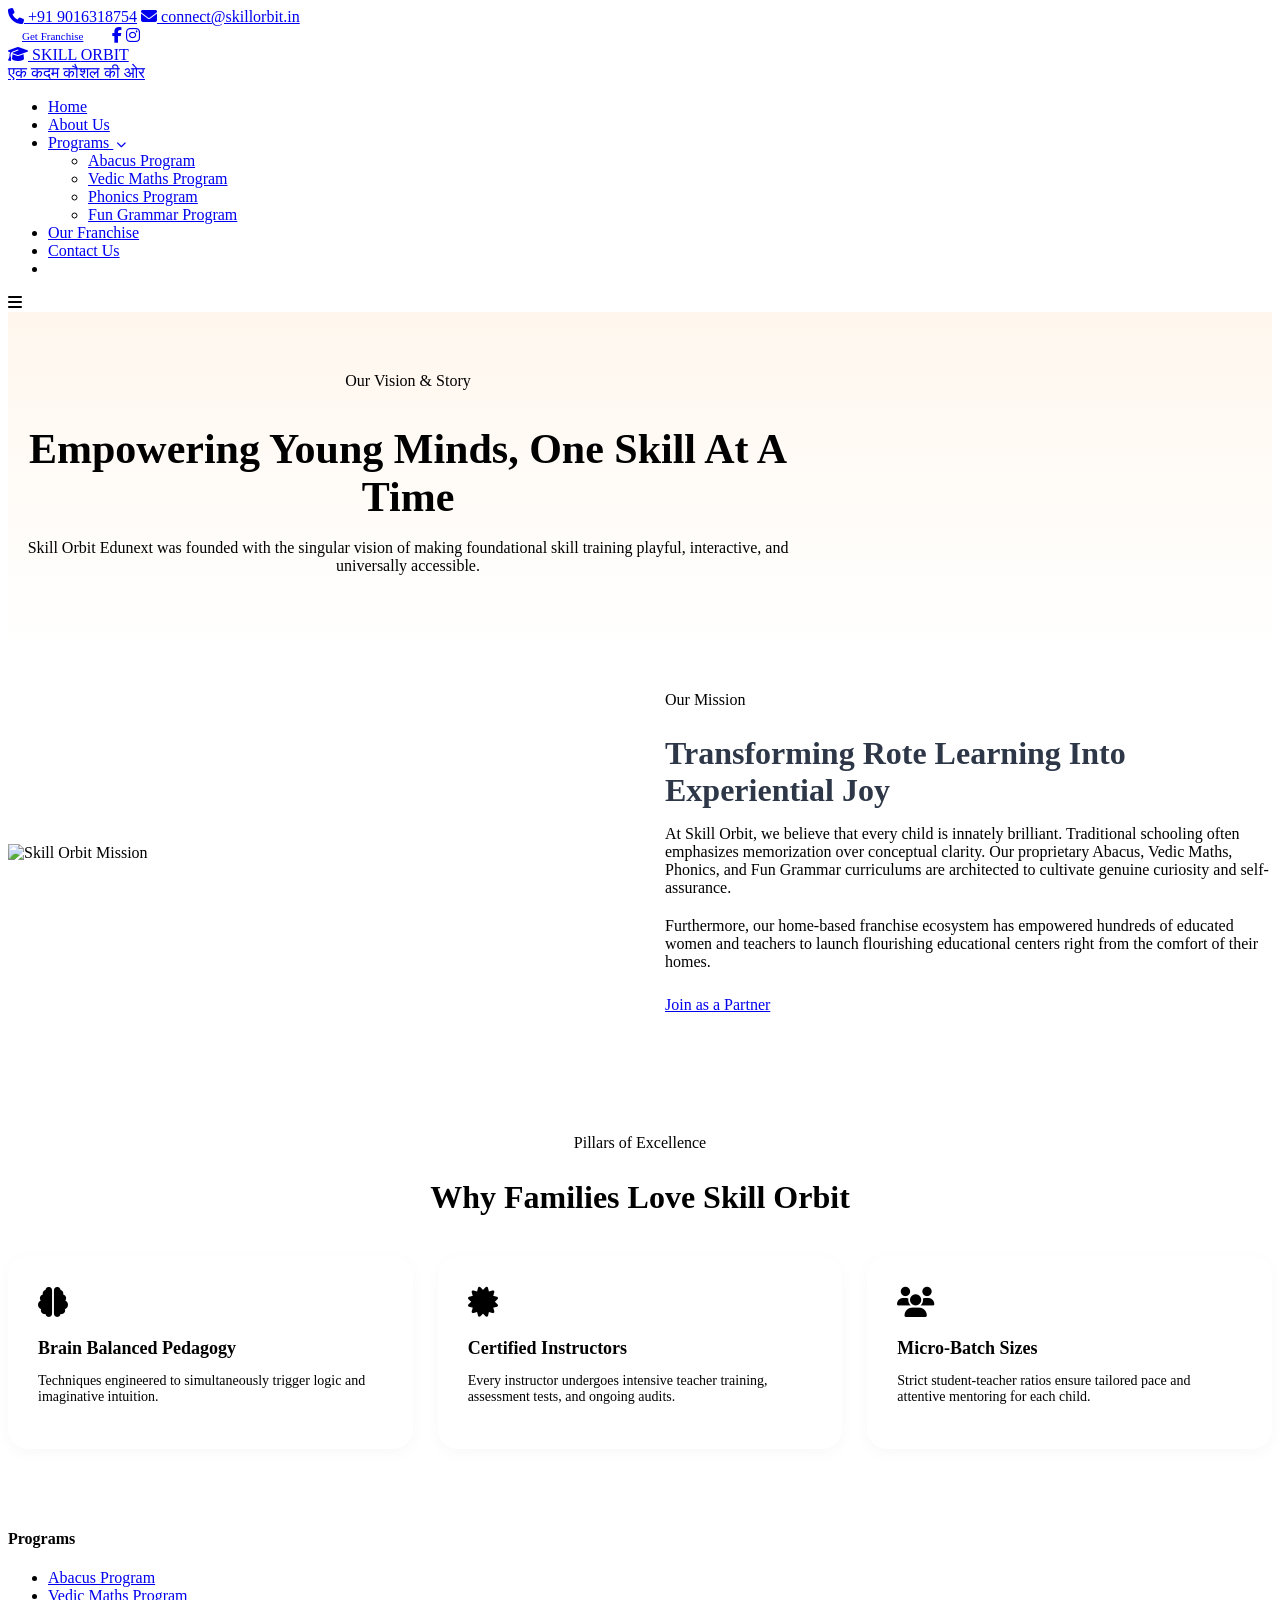
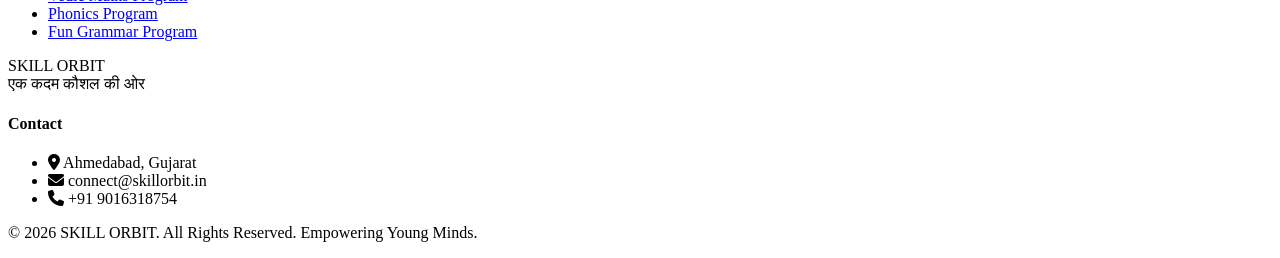
==== about.html @ fc890b75 "Add files via upload" ====
<!DOCTYPE html>
<html lang="en">
<head>
  <meta charset="UTF-8">
  <meta name="viewport" content="width=device-width, initial-scale=1.0">
  <title>About Us - Skill Orbit</title>
  <link href="https://fonts.googleapis.com/css2?family=Poppins:wght@400;500;600;700;800&display=swap" rel="stylesheet">
  <link rel="stylesheet" href="https://cdnjs.cloudflare.com/ajax/libs/font-awesome/6.4.0/css/all.min.css">
  <link rel="stylesheet" href="css/style.css">
</head>
<body>

  <!-- Top Strip -->
  <div class="top-bar">
    <div class="container">
      <div>
        <a href="tel:+919016318754"><i class="fa fa-phone"></i> +91 9016318754</a>
        <a href="mailto:connect@skillorbit.in"><i class="fa fa-envelope"></i> connect@skillorbit.in</a>
      </div>
      <div style="display:flex; align-items:center; gap:15px;">
        <a href="franchise.html" class="btn btn-teal" style="padding: 4px 14px; font-size: 11px;">Get Franchise</a>
        <span class="top-bar-social">
          <a href="#"><i class="fab fa-facebook-f"></i></a>
          <a href="#"><i class="fab fa-instagram"></i></a>
        </span>
      </div>
    </div>
  </div>

  <!-- Main Navigation -->
  <header class="header-nav">
    <div class="container">
      <a href="index.html" class="logo-area">
        <div class="logo-main"><i class="fa-solid fa-graduation-cap" style="color:var(--primary-teal);"></i> SKILL <span>ORBIT</span></div>
        <div class="logo-sub">एक कदम कौशल की ओर</div>
      </a>
      <ul class="nav-menu" id="navMenu">
        <li><a href="index.html" class="">Home</a></li><li><a href="about.html" class="active">About Us</a></li><li class="has-dropdown">
              <a href="#" class="">Programs <i class="fa fa-chevron-down" style="font-size:10px; margin-left:3px;"></i></a>
              <ul class="dropdown-menu"><li><a href="program-abacus.html" class="">Abacus Program</a></li><li><a href="program-vedic-maths.html" class="">Vedic Maths Program</a></li><li><a href="program-phonics.html" class="">Phonics Program</a></li><li><a href="program-grammar.html" class="">Fun Grammar Program</a></li></ul></li><li><a href="franchise.html" class="">Our Franchise</a></li><li><a href="contact.html" class="">Contact Us</a></li><li><a href="enroll.html" class="btn btn-orange" style="color:#fff;">Enroll Now</a></li>
      </ul>
      <div class="mobile-toggle" onclick="document.getElementById('navMenu').classList.toggle('show')">
        <i class="fa fa-bars"></i>
      </div>
    </div>
  </header>


  <section style="padding: 60px 0; background: linear-gradient(180deg, #fff7ee 0%, #fff 100%);">
    <div class="container" style="text-align: center; max-width: 800px;">
      <span class="badge-tag">Our Vision & Story</span>
      <h1 style="font-size: 42px; color: var(--primary-orange); margin-bottom: 18px;">Empowering Young Minds, One Skill At A Time</h1>
      <p style="color: var(--light-text); font-size: 16px;">Skill Orbit Edunext was founded with the singular vision of making foundational skill training playful, interactive, and universally accessible.</p>
    </div>
  </section>

  <section class="container" style="padding: 40px 0 60px;">
    <div style="display: grid; grid-template-columns: 1fr 1fr; gap: 50px; align-items: center;">
      <div>
        <img src="https://images.unsplash.com/photo-1577896851231-70ef18881754?w=600&auto=format&fit=crop&q=80" alt="Skill Orbit Mission" class="rounded-banner-img">
      </div>
      <div>
        <span class="badge-tag badge-teal">Our Mission</span>
        <h2 style="font-size: 32px; color: #2d3748; margin-bottom: 16px;">Transforming Rote Learning Into Experiential Joy</h2>
        <p style="color: var(--light-text); margin-bottom: 20px;">
          At Skill Orbit, we believe that every child is innately brilliant. Traditional schooling often emphasizes memorization over conceptual clarity. Our proprietary Abacus, Vedic Maths, Phonics, and Fun Grammar curriculums are architected to cultivate genuine curiosity and self-assurance.
        </p>
        <p style="color: var(--light-text); margin-bottom: 25px;">
          Furthermore, our home-based franchise ecosystem has empowered hundreds of educated women and teachers to launch flourishing educational centers right from the comfort of their homes.
        </p>
        <a href="franchise.html" class="btn btn-orange">Join as a Partner</a>
      </div>
    </div>
  </section>

  <!-- Core Values -->
  <section style="background: var(--bg-cream); padding: 60px 0;">
    <div class="container" style="text-align: center;">
      <span class="badge-tag">Pillars of Excellence</span>
      <h2 style="font-size: 32px; color: var(--primary-orange); margin-bottom: 40px;">Why Families Love Skill Orbit</h2>
      
      <div style="display: grid; grid-template-columns: repeat(auto-fit, minmax(250px, 1fr)); gap: 25px; text-align: left;">
        <div style="background: #fff; padding: 30px; border-radius: 20px; box-shadow: 0 4px 15px rgba(0,0,0,0.03);">
          <div style="font-size: 30px; color: var(--primary-orange); margin-bottom: 15px;"><i class="fa-solid fa-brain"></i></div>
          <h3 style="font-size: 18px; margin-bottom: 10px;">Brain Balanced Pedagogy</h3>
          <p style="color: var(--light-text); font-size: 14px;">Techniques engineered to simultaneously trigger logic and imaginative intuition.</p>
        </div>
        <div style="background: #fff; padding: 30px; border-radius: 20px; box-shadow: 0 4px 15px rgba(0,0,0,0.03);">
          <div style="font-size: 30px; color: var(--primary-teal); margin-bottom: 15px;"><i class="fa-solid fa-certificate"></i></div>
          <h3 style="font-size: 18px; margin-bottom: 10px;">Certified Instructors</h3>
          <p style="color: var(--light-text); font-size: 14px;">Every instructor undergoes intensive teacher training, assessment tests, and ongoing audits.</p>
        </div>
        <div style="background: #fff; padding: 30px; border-radius: 20px; box-shadow: 0 4px 15px rgba(0,0,0,0.03);">
          <div style="font-size: 30px; color: var(--accent-yellow); margin-bottom: 15px;"><i class="fa-solid fa-users"></i></div>
          <h3 style="font-size: 18px; margin-bottom: 10px;">Micro-Batch Sizes</h3>
          <p style="color: var(--light-text); font-size: 14px;">Strict student-teacher ratios ensure tailored pace and attentive mentoring for each child.</p>
        </div>
      </div>
    </div>
  </section>


  <!-- Footer -->
  <footer>
    <div class="container footer-grid">
      <div class="footer-col">
        <h4>Programs</h4>
        <ul>
          <li><a href="program-abacus.html">Abacus Program</a></li>
          <li><a href="program-vedic-maths.html">Vedic Maths Program</a></li>
          <li><a href="program-phonics.html">Phonics Program</a></li>
          <li><a href="program-grammar.html">Fun Grammar Program</a></li>
        </ul>
      </div>

      <div class="footer-col footer-center">
        <div class="footer-logo">SKILL ORBIT</div>
        <div class="footer-tagline">एक कदम कौशल की ओर</div>
      </div>

      <div class="footer-col" style="justify-self: end;">
        <h4>Contact</h4>
        <ul class="footer-contact">
          <li><i class="fa fa-location-dot"></i> Ahmedabad, Gujarat</li>
          <li><i class="fa fa-envelope"></i> connect@skillorbit.in</li>
          <li><i class="fa fa-phone"></i> +91 9016318754</li>
        </ul>
      </div>
    </div>
    
    <div class="footer-bottom">
      <p>&copy; 2026 SKILL ORBIT. All Rights Reserved. Empowering Young Minds.</p>
    </div>
  </footer>

</body>
</html>
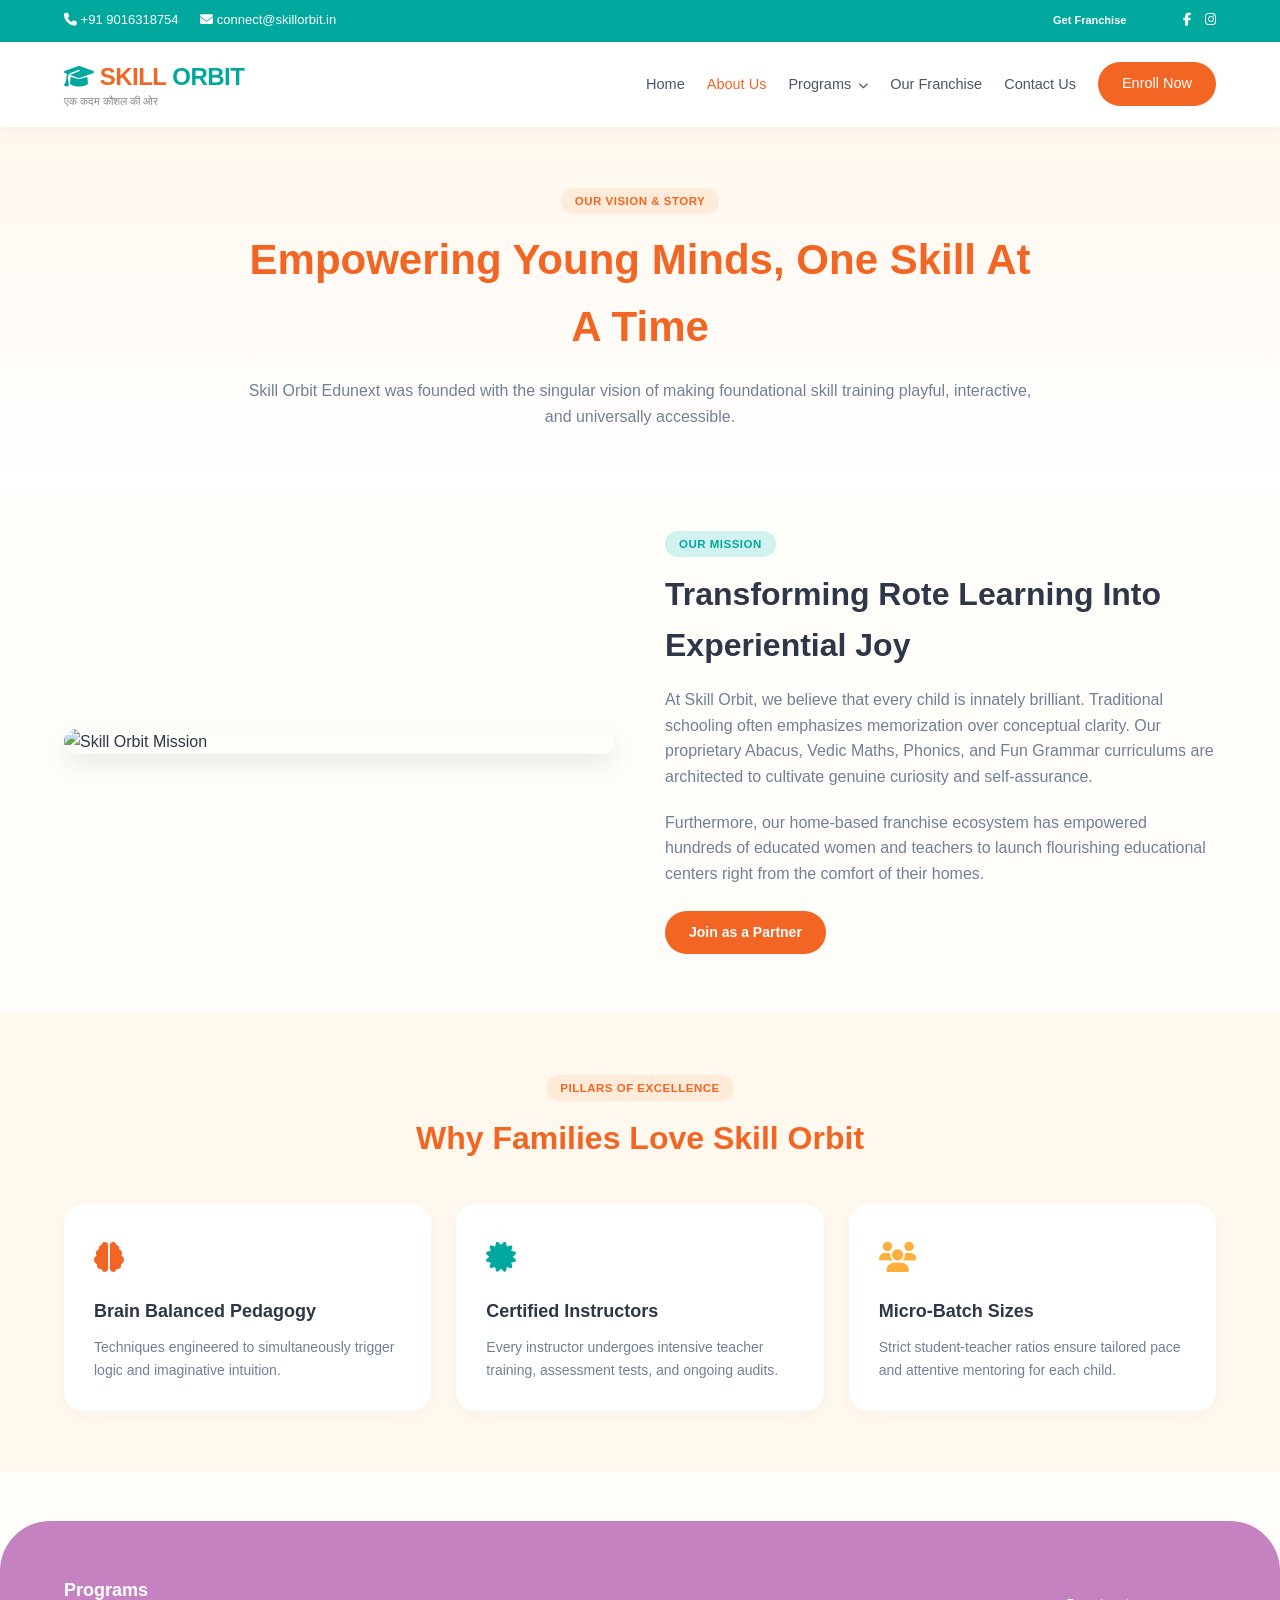
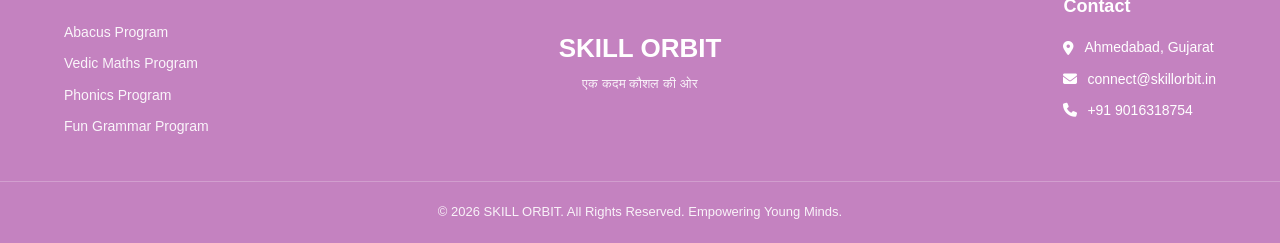
==== commit ee712fa0: "Add files via upload" ====
--- a/about.html
+++ b/about.html
@@ -133,5 +133,135 @@
     </div>
   </footer>
 
+
+<script>
+document.addEventListener('DOMContentLoaded', function () {
+  const nav = document.querySelector('.nav-menu');
+  const toggle = document.querySelector('.mobile-toggle');
+  const header = document.querySelector('.header-nav');
+
+  // Mobile navigation
+  if (nav && toggle) {
+    toggle.setAttribute('aria-expanded', 'false');
+    toggle.setAttribute('aria-label', 'Open menu');
+
+    toggle.addEventListener('click', function (e) {
+      e.preventDefault();
+      const open = nav.classList.toggle('show');
+      toggle.setAttribute('aria-expanded', open ? 'true' : 'false');
+      toggle.setAttribute('aria-label', open ? 'Close menu' : 'Open menu');
+      toggle.innerHTML = open
+        ? '<i class="fa fa-times"></i>'
+        : '<i class="fa fa-bars"></i>';
+    });
+
+    nav.querySelectorAll('a').forEach(function (link) {
+      link.addEventListener('click', function () {
+        if (!this.closest('.has-dropdown')) {
+          nav.classList.remove('show');
+          toggle.setAttribute('aria-expanded', 'false');
+          toggle.setAttribute('aria-label', 'Open menu');
+          toggle.innerHTML = '<i class="fa fa-bars"></i>';
+        }
+      });
+    });
+  }
+
+  // Mobile dropdowns
+  document.querySelectorAll('.has-dropdown').forEach(function (item) {
+    const trigger = item.querySelector(':scope > a');
+    if (!trigger) return;
+
+    trigger.addEventListener('click', function (e) {
+      if (window.innerWidth <= 768) {
+        e.preventDefault();
+        item.classList.toggle('dropdown-open');
+      }
+    });
+  });
+
+  // Header shadow on scroll
+  function updateHeader() {
+    if (header) header.classList.toggle('scrolled', window.scrollY > 12);
+  }
+  updateHeader();
+  window.addEventListener('scroll', updateHeader, { passive: true });
+
+  // Scroll reveal
+  const revealTargets = document.querySelectorAll(
+    'section, .curved-card, .achieve-box, .community-grid, .form-box, .faq-item, .footer-grid'
+  );
+
+  revealTargets.forEach(function (el, index) {
+    if (!el.classList.contains('reveal')) {
+      el.classList.add('reveal');
+      if (index % 3 === 1) el.classList.add('reveal-delay-1');
+      if (index % 3 === 2) el.classList.add('reveal-delay-2');
+    }
+  });
+
+  if ('IntersectionObserver' in window) {
+    const observer = new IntersectionObserver(function (entries, obs) {
+      entries.forEach(function (entry) {
+        if (entry.isIntersecting) {
+          entry.target.classList.add('is-visible');
+          obs.unobserve(entry.target);
+        }
+      });
+    }, { threshold: 0.12 });
+
+    document.querySelectorAll('.reveal').forEach(function (el) {
+      observer.observe(el);
+    });
+  } else {
+    document.querySelectorAll('.reveal').forEach(function (el) {
+      el.classList.add('is-visible');
+    });
+  }
+
+  // FAQ accordion
+  document.querySelectorAll('.faq-item').forEach(function (item) {
+    const question = item.querySelector('.faq-question');
+    const answer = item.querySelector('.faq-answer');
+
+    if (!question || !answer) return;
+
+    question.addEventListener('click', function () {
+      const wasOpen = item.classList.contains('faq-open');
+
+      document.querySelectorAll('.faq-item.faq-open').forEach(function (openItem) {
+        if (openItem !== item) openItem.classList.remove('faq-open');
+      });
+
+      item.classList.toggle('faq-open', !wasOpen);
+    });
+  });
+
+  // Close mobile menu when clicking outside
+  document.addEventListener('click', function (e) {
+    if (!nav || !toggle || window.innerWidth > 768) return;
+    if (!nav.contains(e.target) && !toggle.contains(e.target)) {
+      nav.classList.remove('show');
+      toggle.setAttribute('aria-expanded', 'false');
+      toggle.setAttribute('aria-label', 'Open menu');
+      toggle.innerHTML = '<i class="fa fa-bars"></i>';
+    }
+  });
+
+  // Keep layout stable after resizing
+  window.addEventListener('resize', function () {
+    if (window.innerWidth > 768 && nav && toggle) {
+      nav.classList.remove('show');
+      toggle.setAttribute('aria-expanded', 'false');
+      toggle.setAttribute('aria-label', 'Open menu');
+      toggle.innerHTML = '<i class="fa fa-bars"></i>';
+      document.querySelectorAll('.has-dropdown').forEach(function (item) {
+        item.classList.remove('dropdown-open');
+      });
+    }
+  });
+});
+</script>
+
 </body>
 </html>
--- a/css/style.css
+++ b/css/style.css
@@ -0,0 +1,489 @@
+
+/* ---------------------------------
+   Global Reset & Variables
+--------------------------------- */
+:root {
+  --primary-teal: #00a89d;
+  --primary-teal-dark: #00877e;
+  --primary-orange: #f26522;
+  --primary-orange-hover: #d85213;
+  --accent-yellow: #fbb03b;
+  --dark-text: #2d3748;
+  --light-text: #718096;
+  --bg-light: #fffdfa;
+  --bg-cream: #fff8ef;
+  --bg-soft-pink: #fdf2f4;
+  --bg-footer: #c482c0;
+  --border-color: #fde2cc;
+  --white: #ffffff;
+  --font-family: 'Poppins', sans-serif;
+}
+
+* {
+  margin: 0;
+  padding: 0;
+  box-sizing: border-box;
+  font-family: var(--font-family);
+}
+
+body {
+  background-color: var(--bg-light);
+  color: var(--dark-text);
+  line-height: 1.6;
+  overflow-x: hidden;
+}
+
+a {
+  text-decoration: none;
+  color: inherit;
+  transition: all 0.25s ease;
+}
+
+img {
+  max-width: 100%;
+  height: auto;
+  display: block;
+  object-fit: cover;
+}
+
+.container {
+  width: 90%;
+  max-width: 1200px;
+  margin: 0 auto;
+}
+
+/* Buttons & Badges */
+.btn {
+  display: inline-block;
+  padding: 10px 24px;
+  border-radius: 25px;
+  font-size: 14px;
+  font-weight: 600;
+  cursor: pointer;
+  border: none;
+  transition: all 0.3s ease;
+  text-align: center;
+}
+
+.btn-orange {
+  background-color: var(--primary-orange);
+  color: var(--white);
+}
+
+.btn-orange:hover {
+  background-color: var(--primary-orange-hover);
+  box-shadow: 0 4px 12px rgba(242, 101, 34, 0.3);
+}
+
+.btn-teal {
+  background-color: var(--primary-teal);
+  color: var(--white);
+}
+
+.btn-teal:hover {
+  background-color: var(--primary-teal-dark);
+  box-shadow: 0 4px 12px rgba(0, 168, 157, 0.3);
+}
+
+.badge-tag {
+  display: inline-block;
+  background-color: #ffebd9;
+  color: var(--primary-orange);
+  font-size: 11.5px;
+  font-weight: 700;
+  padding: 4px 14px;
+  border-radius: 20px;
+  text-transform: uppercase;
+  letter-spacing: 0.5px;
+  margin-bottom: 12px;
+}
+
+.badge-teal {
+  background-color: #d1f2ef;
+  color: var(--primary-teal);
+}
+
+/* Top Notification Bar */
+.top-bar {
+  background-color: var(--primary-teal);
+  color: var(--white);
+  padding: 8px 0;
+  font-size: 13px;
+}
+
+.top-bar .container {
+  display: flex;
+  justify-content: space-between;
+  align-items: center;
+}
+
+.top-bar a {
+  color: var(--white);
+  margin-right: 18px;
+}
+
+.top-bar-social a {
+  margin-left: 10px;
+  margin-right: 0;
+}
+
+/* Header & Nav */
+.header-nav {
+  background-color: var(--white);
+  box-shadow: 0 2px 10px rgba(0, 0, 0, 0.04);
+  position: sticky;
+  top: 0;
+  z-index: 1000;
+}
+
+.header-nav .container {
+  display: flex;
+  justify-content: space-between;
+  align-items: center;
+  padding: 16px 0;
+}
+
+.logo-area {
+  display: flex;
+  flex-direction: column;
+}
+
+.logo-main {
+  font-size: 24px;
+  font-weight: 800;
+  color: var(--primary-orange);
+  letter-spacing: -0.5px;
+}
+
+.logo-main span {
+  color: var(--primary-teal);
+}
+
+.logo-sub {
+  font-size: 11px;
+  color: #888;
+  font-weight: 500;
+  margin-top: -3px;
+}
+
+.nav-menu {
+  display: flex;
+  list-style: none;
+  align-items: center;
+  gap: 22px;
+}
+
+.nav-menu li {
+  position: relative;
+}
+
+.nav-menu a {
+  font-size: 14.5px;
+  font-weight: 500;
+  color: #4a5568;
+}
+
+.nav-menu a:hover,
+.nav-menu a.active {
+  color: var(--primary-orange);
+}
+
+/* Dropdown */
+.dropdown-menu {
+  position: absolute;
+  top: 100%;
+  left: 0;
+  background: var(--white);
+  min-width: 210px;
+  box-shadow: 0 10px 25px rgba(0, 0, 0, 0.1);
+  border-radius: 12px;
+  padding: 10px 0;
+  display: none;
+  list-style: none;
+  z-index: 999;
+}
+
+.dropdown-menu li {
+  padding: 0;
+}
+
+.dropdown-menu a {
+  display: block;
+  padding: 8px 18px;
+  font-size: 13.5px;
+  color: #4a5568;
+}
+
+.dropdown-menu a:hover {
+  background: #fff4ea;
+  color: var(--primary-orange);
+}
+
+.has-dropdown:hover .dropdown-menu {
+  display: block;
+}
+
+.mobile-toggle {
+  display: none;
+  font-size: 22px;
+  cursor: pointer;
+  color: var(--dark-text);
+}
+
+/* Footer Section */
+footer {
+  background-color: var(--bg-footer);
+  color: var(--white);
+  border-top-left-radius: 50px;
+  border-top-right-radius: 50px;
+  padding: 55px 0 20px;
+  margin-top: 50px;
+}
+
+.footer-grid {
+  display: grid;
+  grid-template-columns: 1fr 1fr 1fr;
+  gap: 30px;
+  align-items: center;
+  margin-bottom: 35px;
+}
+
+.footer-col h4 {
+  font-size: 18px;
+  margin-bottom: 16px;
+  font-weight: 600;
+}
+
+.footer-col ul {
+  list-style: none;
+}
+
+.footer-col ul li {
+  margin-bottom: 9px;
+  font-size: 14px;
+}
+
+.footer-col ul li a {
+  color: var(--white);
+  opacity: 0.92;
+}
+
+.footer-col ul li a:hover {
+  text-decoration: underline;
+}
+
+.footer-center {
+  text-align: center;
+}
+
+.footer-logo {
+  font-size: 26px;
+  font-weight: 800;
+  color: #fff;
+}
+
+.footer-tagline {
+  font-size: 13px;
+  opacity: 0.9;
+  margin-top: 4px;
+}
+
+.footer-contact li {
+  display: flex;
+  align-items: center;
+  gap: 10px;
+}
+
+.footer-bottom {
+  border-top: 1px solid rgba(255, 255, 255, 0.25);
+  text-align: center;
+  padding-top: 20px;
+  font-size: 13px;
+  opacity: 0.9;
+}
+
+/* Program Detail Common Layout */
+.prog-hero {
+  padding: 50px 0 30px;
+  background: linear-gradient(180deg, #fff2f2 0%, var(--bg-light) 100%);
+}
+
+.prog-hero-grid {
+  display: grid;
+  grid-template-columns: 1.1fr 0.9fr;
+  gap: 40px;
+  align-items: center;
+}
+
+.prog-hero h1 {
+  font-size: 42px;
+  color: var(--primary-orange);
+  line-height: 1.2;
+  margin-bottom: 18px;
+}
+
+.prog-hero p {
+  color: var(--light-text);
+  font-size: 15.5px;
+  margin-bottom: 24px;
+}
+
+.rounded-banner-img {
+  border-radius: 26px;
+  width: 100%;
+  max-height: 380px;
+  object-fit: cover;
+  box-shadow: 0 10px 25px rgba(0, 0, 0, 0.08);
+}
+
+.section-box {
+  padding: 50px 0;
+}
+
+.curved-card {
+  display: grid;
+  grid-template-columns: 0.9fr 1.1fr;
+  gap: 45px;
+  align-items: center;
+  margin-bottom: 50px;
+}
+
+.curved-card.reverse {
+  grid-template-columns: 1.1fr 0.9fr;
+}
+
+.curved-img-wrap {
+  border-radius: 35px;
+  overflow: hidden;
+  box-shadow: 0 8px 24px rgba(0, 0, 0, 0.06);
+}
+
+.curved-img-wrap img {
+  width: 100%;
+  height: 280px;
+  object-fit: cover;
+}
+
+.curved-content h2 {
+  font-size: 28px;
+  color: #24292e;
+  margin-bottom: 16px;
+}
+
+.curved-content ul {
+  list-style: none;
+}
+
+.curved-content ul li {
+  position: relative;
+  padding-left: 24px;
+  margin-bottom: 10px;
+  color: var(--light-text);
+  font-size: 14.5px;
+}
+
+.curved-content ul li::before {
+  content: "•";
+  color: var(--primary-orange);
+  font-size: 22px;
+  position: absolute;
+  left: 5px;
+  top: -6px;
+}
+
+.achieve-box {
+  background: #fdfaf6;
+  border-radius: 20px;
+  padding: 35px 30px;
+  border: 1px solid #f6e5d8;
+  margin: 30px 0 50px;
+}
+
+.achieve-box h3 {
+  font-size: 22px;
+  color: #1a202c;
+  margin-bottom: 12px;
+}
+
+.achieve-box p {
+  color: var(--light-text);
+  font-size: 14.5px;
+}
+
+/* Community Callout */
+.community-cta {
+  padding: 50px 0;
+}
+
+.community-grid {
+  display: grid;
+  grid-template-columns: 1.1fr 0.9fr;
+  gap: 40px;
+  align-items: center;
+}
+
+.community-grid h2 {
+  font-size: 36px;
+  color: var(--primary-orange);
+  line-height: 1.25;
+  margin-bottom: 15px;
+}
+
+.community-grid p {
+  color: var(--light-text);
+  font-size: 15px;
+  margin-bottom: 25px;
+}
+
+.community-btns {
+  display: flex;
+  gap: 15px;
+}
+
+.community-img img {
+  border-radius: 24px;
+  box-shadow: 0 10px 25px rgba(0, 0, 0, 0.08);
+}
+
+/* Responsive */
+@media (max-width: 992px) {
+  .prog-hero-grid,
+  .curved-card,
+  .curved-card.reverse,
+  .community-grid,
+  .footer-grid {
+    grid-template-columns: 1fr;
+  }
+  .curved-card.reverse .curved-content {
+    order: 2;
+  }
+  .curved-card.reverse .curved-img-wrap {
+    order: 1;
+  }
+}
+
+@media (max-width: 768px) {
+  .nav-menu {
+    display: none;
+    position: absolute;
+    top: 100%;
+    left: 0;
+    width: 100%;
+    background: #fff;
+    flex-direction: column;
+    padding: 20px;
+    box-shadow: 0 10px 20px rgba(0,0,0,0.1);
+  }
+  .nav-menu.show {
+    display: flex;
+  }
+  .mobile-toggle {
+    display: block;
+  }
+  .top-bar {
+    display: none;
+  }
+  .prog-hero h1 {
+    font-size: 32px;
+  }
+}
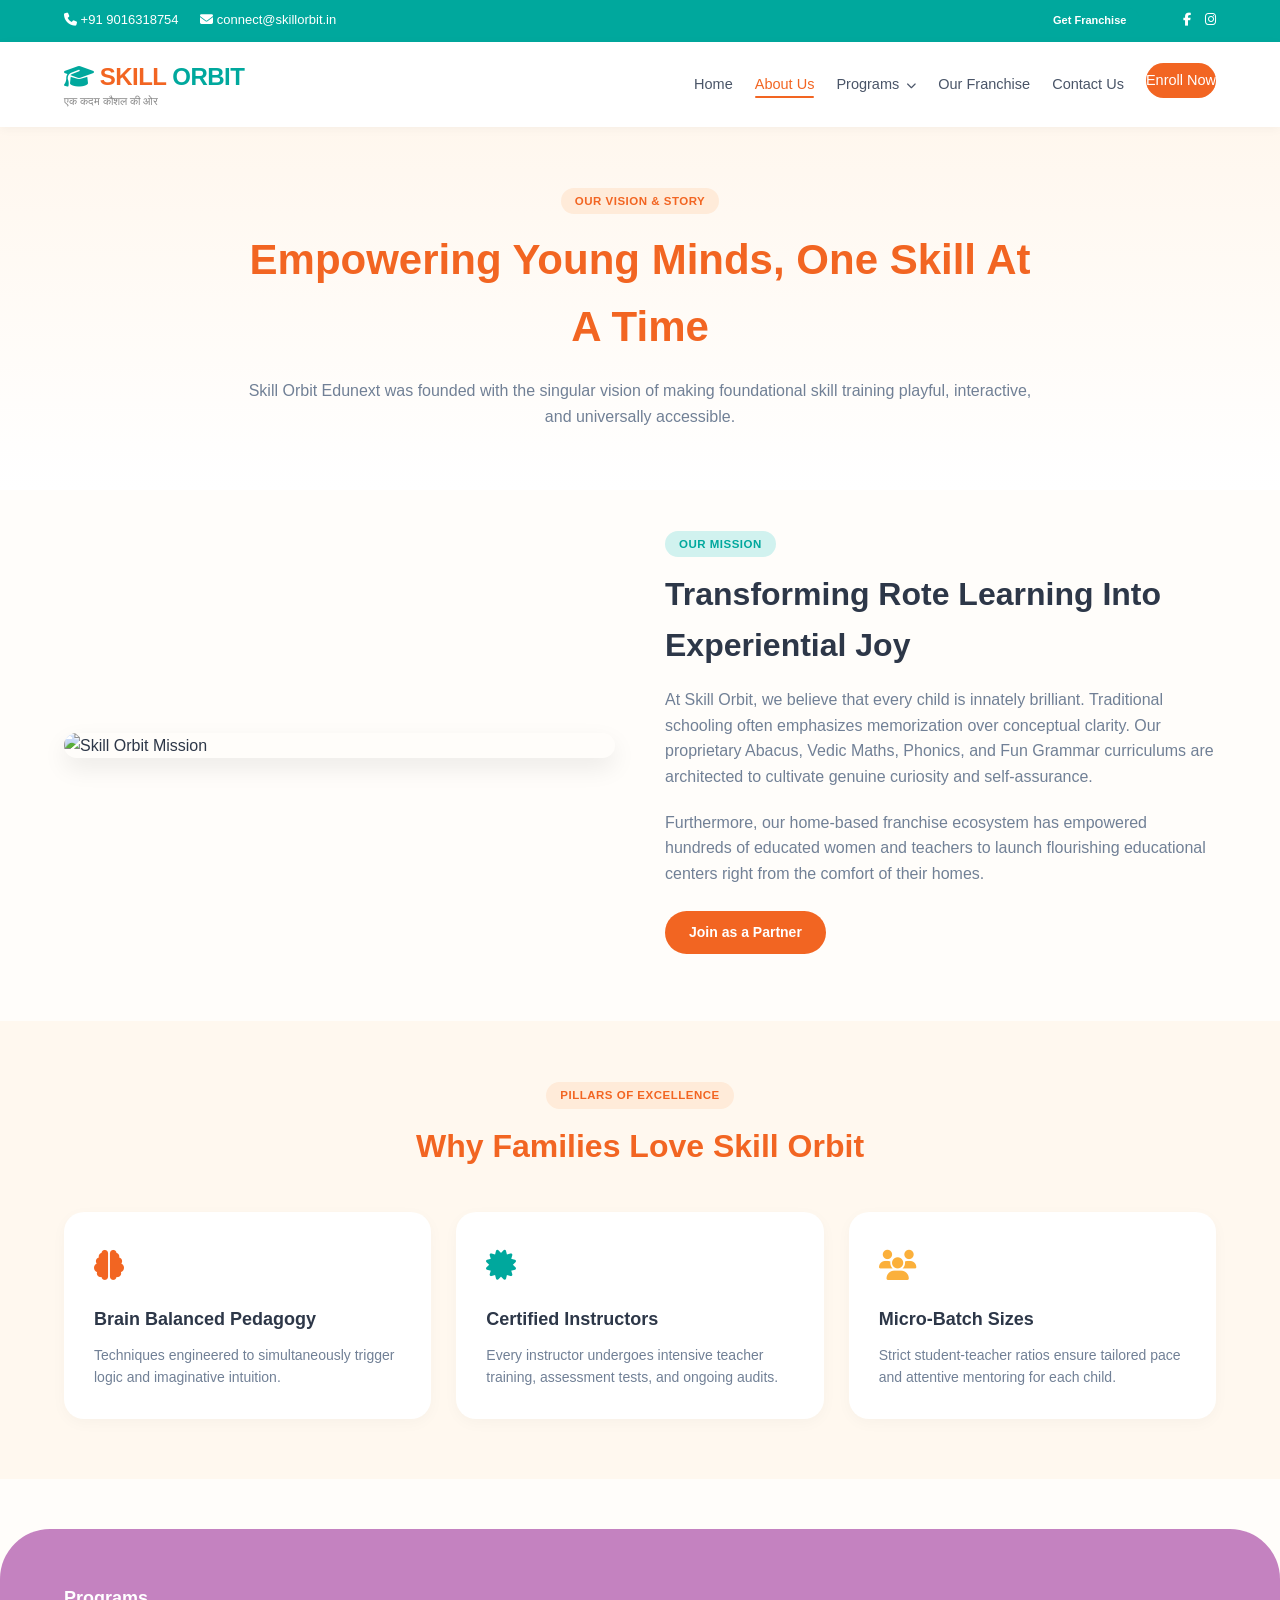
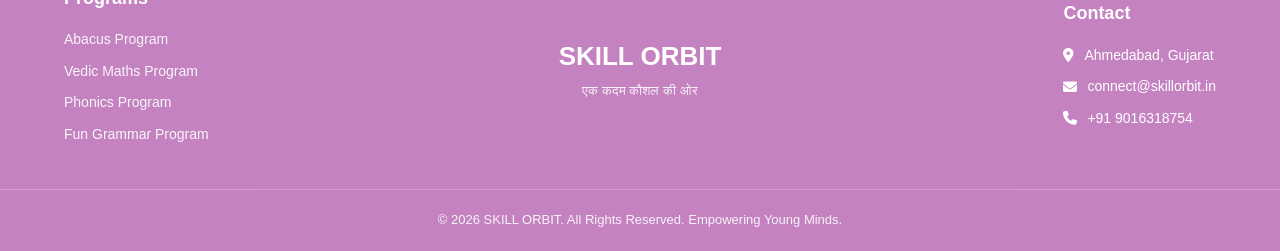
==== commit 46302898: "Add files via upload" ====
--- a/about.html
+++ b/about.html
@@ -39,7 +39,7 @@
               <a href="#" class="">Programs <i class="fa fa-chevron-down" style="font-size:10px; margin-left:3px;"></i></a>
               <ul class="dropdown-menu"><li><a href="program-abacus.html" class="">Abacus Program</a></li><li><a href="program-vedic-maths.html" class="">Vedic Maths Program</a></li><li><a href="program-phonics.html" class="">Phonics Program</a></li><li><a href="program-grammar.html" class="">Fun Grammar Program</a></li></ul></li><li><a href="franchise.html" class="">Our Franchise</a></li><li><a href="contact.html" class="">Contact Us</a></li><li><a href="enroll.html" class="btn btn-orange" style="color:#fff;">Enroll Now</a></li>
       </ul>
-      <div class="mobile-toggle" onclick="document.getElementById('navMenu').classList.toggle('show')">
+      <div class="mobile-toggle">
         <i class="fa fa-bars"></i>
       </div>
     </div>
@@ -133,135 +133,6 @@
     </div>
   </footer>
 
-
-<script>
-document.addEventListener('DOMContentLoaded', function () {
-  const nav = document.querySelector('.nav-menu');
-  const toggle = document.querySelector('.mobile-toggle');
-  const header = document.querySelector('.header-nav');
-
-  // Mobile navigation
-  if (nav && toggle) {
-    toggle.setAttribute('aria-expanded', 'false');
-    toggle.setAttribute('aria-label', 'Open menu');
-
-    toggle.addEventListener('click', function (e) {
-      e.preventDefault();
-      const open = nav.classList.toggle('show');
-      toggle.setAttribute('aria-expanded', open ? 'true' : 'false');
-      toggle.setAttribute('aria-label', open ? 'Close menu' : 'Open menu');
-      toggle.innerHTML = open
-        ? '<i class="fa fa-times"></i>'
-        : '<i class="fa fa-bars"></i>';
-    });
-
-    nav.querySelectorAll('a').forEach(function (link) {
-      link.addEventListener('click', function () {
-        if (!this.closest('.has-dropdown')) {
-          nav.classList.remove('show');
-          toggle.setAttribute('aria-expanded', 'false');
-          toggle.setAttribute('aria-label', 'Open menu');
-          toggle.innerHTML = '<i class="fa fa-bars"></i>';
-        }
-      });
-    });
-  }
-
-  // Mobile dropdowns
-  document.querySelectorAll('.has-dropdown').forEach(function (item) {
-    const trigger = item.querySelector(':scope > a');
-    if (!trigger) return;
-
-    trigger.addEventListener('click', function (e) {
-      if (window.innerWidth <= 768) {
-        e.preventDefault();
-        item.classList.toggle('dropdown-open');
-      }
-    });
-  });
-
-  // Header shadow on scroll
-  function updateHeader() {
-    if (header) header.classList.toggle('scrolled', window.scrollY > 12);
-  }
-  updateHeader();
-  window.addEventListener('scroll', updateHeader, { passive: true });
-
-  // Scroll reveal
-  const revealTargets = document.querySelectorAll(
-    'section, .curved-card, .achieve-box, .community-grid, .form-box, .faq-item, .footer-grid'
-  );
-
-  revealTargets.forEach(function (el, index) {
-    if (!el.classList.contains('reveal')) {
-      el.classList.add('reveal');
-      if (index % 3 === 1) el.classList.add('reveal-delay-1');
-      if (index % 3 === 2) el.classList.add('reveal-delay-2');
-    }
-  });
-
-  if ('IntersectionObserver' in window) {
-    const observer = new IntersectionObserver(function (entries, obs) {
-      entries.forEach(function (entry) {
-        if (entry.isIntersecting) {
-          entry.target.classList.add('is-visible');
-          obs.unobserve(entry.target);
-        }
-      });
-    }, { threshold: 0.12 });
-
-    document.querySelectorAll('.reveal').forEach(function (el) {
-      observer.observe(el);
-    });
-  } else {
-    document.querySelectorAll('.reveal').forEach(function (el) {
-      el.classList.add('is-visible');
-    });
-  }
-
-  // FAQ accordion
-  document.querySelectorAll('.faq-item').forEach(function (item) {
-    const question = item.querySelector('.faq-question');
-    const answer = item.querySelector('.faq-answer');
-
-    if (!question || !answer) return;
-
-    question.addEventListener('click', function () {
-      const wasOpen = item.classList.contains('faq-open');
-
-      document.querySelectorAll('.faq-item.faq-open').forEach(function (openItem) {
-        if (openItem !== item) openItem.classList.remove('faq-open');
-      });
-
-      item.classList.toggle('faq-open', !wasOpen);
-    });
-  });
-
-  // Close mobile menu when clicking outside
-  document.addEventListener('click', function (e) {
-    if (!nav || !toggle || window.innerWidth > 768) return;
-    if (!nav.contains(e.target) && !toggle.contains(e.target)) {
-      nav.classList.remove('show');
-      toggle.setAttribute('aria-expanded', 'false');
-      toggle.setAttribute('aria-label', 'Open menu');
-      toggle.innerHTML = '<i class="fa fa-bars"></i>';
-    }
-  });
-
-  // Keep layout stable after resizing
-  window.addEventListener('resize', function () {
-    if (window.innerWidth > 768 && nav && toggle) {
-      nav.classList.remove('show');
-      toggle.setAttribute('aria-expanded', 'false');
-      toggle.setAttribute('aria-label', 'Open menu');
-      toggle.innerHTML = '<i class="fa fa-bars"></i>';
-      document.querySelectorAll('.has-dropdown').forEach(function (item) {
-        item.classList.remove('dropdown-open');
-      });
-    }
-  });
-});
-</script>
-
+<script src="js/site.js"></script>
 </body>
 </html>
--- a/css/style.css
+++ b/css/style.css
@@ -487,3 +487,577 @@
     font-size: 32px;
   }
 }
+
+
+/* =========================================================
+   RESPONSIVE + ANIMATION ENHANCEMENTS
+   ========================================================= */
+
+html {
+  scroll-behavior: smooth;
+}
+
+body {
+  min-width: 320px;
+}
+
+/* Better keyboard accessibility */
+a:focus-visible,
+button:focus-visible,
+input:focus-visible,
+select:focus-visible,
+textarea:focus-visible {
+  outline: 3px solid rgba(0, 168, 157, .35);
+  outline-offset: 3px;
+}
+
+/* Header polish */
+.header-nav {
+  transition: box-shadow .3s ease, background-color .3s ease;
+}
+
+.header-nav.scrolled {
+  box-shadow: 0 8px 30px rgba(45, 55, 72, .10);
+  background: rgba(255,255,255,.96);
+  backdrop-filter: blur(10px);
+}
+
+.logo-area {
+  transition: transform .25s ease;
+}
+
+.logo-area:hover {
+  transform: translateY(-2px);
+}
+
+/* Animated navigation underline */
+.nav-menu > li > a {
+  position: relative;
+  padding: 6px 0;
+}
+
+.nav-menu > li > a::after {
+  content: "";
+  position: absolute;
+  left: 0;
+  bottom: 0;
+  width: 0;
+  height: 2px;
+  border-radius: 10px;
+  background: var(--primary-orange);
+  transition: width .28s ease;
+}
+
+.nav-menu > li > a:hover::after,
+.nav-menu > li > a.active::after {
+  width: 100%;
+}
+
+/* Dropdown animation */
+.dropdown-menu {
+  opacity: 0;
+  visibility: hidden;
+  transform: translateY(10px);
+  transition: opacity .22s ease, transform .22s ease, visibility .22s ease;
+  display: block;
+}
+
+.has-dropdown:hover .dropdown-menu,
+.has-dropdown.dropdown-open .dropdown-menu {
+  opacity: 1;
+  visibility: visible;
+  transform: translateY(0);
+}
+
+/* Mobile menu */
+.mobile-toggle {
+  width: 44px;
+  height: 44px;
+  border: 0;
+  background: #fff4ea;
+  border-radius: 12px;
+  display: none;
+  align-items: center;
+  justify-content: center;
+  transition: transform .2s ease, background .2s ease;
+}
+
+.mobile-toggle:hover {
+  transform: scale(1.05);
+  background: #ffe7d2;
+}
+
+/* Buttons */
+.btn {
+  position: relative;
+  overflow: hidden;
+  transform: translateZ(0);
+}
+
+.btn::after {
+  content: "";
+  position: absolute;
+  width: 20px;
+  height: 120px;
+  top: -35px;
+  left: -50px;
+  background: rgba(255,255,255,.28);
+  transform: rotate(20deg);
+  transition: left .55s ease;
+}
+
+.btn:hover::after {
+  left: calc(100% + 40px);
+}
+
+.btn:hover {
+  transform: translateY(-2px);
+}
+
+/* Images */
+.rounded-banner-img,
+.curved-img-wrap img,
+.community-img img {
+  transition: transform .55s ease, box-shadow .35s ease;
+}
+
+.rounded-banner-img:hover,
+.community-img:hover img,
+.curved-img-wrap:hover img {
+  transform: scale(1.025);
+}
+
+.curved-img-wrap,
+.community-img {
+  overflow: hidden;
+}
+
+/* Cards and common content blocks */
+.achieve-box,
+.faq-item,
+.form-box {
+  transition: transform .3s ease, box-shadow .3s ease, border-color .3s ease;
+}
+
+.achieve-box:hover,
+.faq-item:hover,
+.form-box:hover {
+  transform: translateY(-4px);
+  box-shadow: 0 14px 35px rgba(45,55,72,.09);
+}
+
+/* Scroll reveal */
+.reveal {
+  opacity: 0;
+  transform: translateY(28px);
+  transition: opacity .7s ease, transform .7s cubic-bezier(.2,.75,.25,1);
+}
+
+.reveal.reveal-left {
+  transform: translateX(-35px);
+}
+
+.reveal.reveal-right {
+  transform: translateX(35px);
+}
+
+.reveal.is-visible {
+  opacity: 1;
+  transform: translate(0, 0);
+}
+
+.reveal-delay-1 { transition-delay: .08s; }
+.reveal-delay-2 { transition-delay: .16s; }
+.reveal-delay-3 { transition-delay: .24s; }
+.reveal-delay-4 { transition-delay: .32s; }
+
+/* Hero floating effect */
+.prog-hero-grid > * {
+  animation: heroEnter .8s both;
+}
+
+.prog-hero-grid > *:nth-child(2) {
+  animation-delay: .12s;
+}
+
+@keyframes heroEnter {
+  from { opacity: 0; transform: translateY(22px); }
+  to { opacity: 1; transform: translateY(0); }
+}
+
+.rounded-banner-img {
+  animation: gentleFloat 5s ease-in-out infinite;
+}
+
+@keyframes gentleFloat {
+  0%, 100% { transform: translateY(0); }
+  50% { transform: translateY(-7px); }
+}
+
+/* Decorative soft background motion */
+.prog-hero,
+.community-cta {
+  position: relative;
+  overflow: hidden;
+}
+
+.prog-hero::before,
+.community-cta::before {
+  content: "";
+  position: absolute;
+  width: 180px;
+  height: 180px;
+  border-radius: 50%;
+  background: rgba(251,176,59,.10);
+  top: 20px;
+  right: -70px;
+  pointer-events: none;
+  animation: blobFloat 8s ease-in-out infinite;
+}
+
+.community-cta::before {
+  left: -80px;
+  right: auto;
+  background: rgba(0,168,157,.08);
+}
+
+@keyframes blobFloat {
+  0%,100% { transform: translate(0,0) scale(1); }
+  50% { transform: translate(-15px,20px) scale(1.08); }
+}
+
+/* FAQ open state */
+.faq-item {
+  cursor: pointer;
+}
+
+.faq-item .faq-answer {
+  overflow: hidden;
+  max-height: 0;
+  opacity: 0;
+  transition: max-height .35s ease, opacity .3s ease, padding .3s ease;
+}
+
+.faq-item.faq-open .faq-answer {
+  max-height: 500px;
+  opacity: 1;
+}
+
+.faq-item .faq-question {
+  cursor: pointer;
+}
+
+/* Footer link animation */
+.footer-col ul li a {
+  display: inline-block;
+  transition: transform .22s ease, opacity .22s ease;
+}
+
+.footer-col ul li a:hover {
+  transform: translateX(4px);
+  opacity: 1;
+}
+
+/* Better form controls */
+.form-control {
+  transition: border-color .25s ease, box-shadow .25s ease, transform .2s ease;
+}
+
+.form-control:focus {
+  transform: translateY(-1px);
+  border-color: var(--primary-teal);
+  box-shadow: 0 0 0 4px rgba(0,168,157,.10);
+}
+
+/* Tablet */
+@media (max-width: 992px) {
+  .container {
+    width: min(92%, 760px);
+  }
+
+  .header-nav .container {
+    padding: 13px 0;
+  }
+
+  .nav-menu {
+    gap: 16px;
+  }
+
+  .nav-menu a {
+    font-size: 13.5px;
+  }
+
+  .prog-hero {
+    padding: 40px 0 25px;
+  }
+
+  .prog-hero-grid,
+  .community-grid {
+    gap: 28px;
+  }
+
+  .curved-card {
+    gap: 30px;
+    margin-bottom: 38px;
+  }
+
+  .curved-content h2 {
+    font-size: 25px;
+  }
+
+  .community-grid h2 {
+    font-size: 31px;
+  }
+}
+
+/* Mobile */
+@media (max-width: 768px) {
+  .container {
+    width: 92%;
+  }
+
+  .header-nav {
+    position: sticky;
+  }
+
+  .header-nav .container {
+    min-height: 68px;
+  }
+
+  .logo-main {
+    font-size: 21px;
+  }
+
+  .logo-sub {
+    font-size: 9px;
+  }
+
+  .mobile-toggle {
+    display: flex;
+  }
+
+  .nav-menu {
+    display: flex;
+    visibility: hidden;
+    opacity: 0;
+    pointer-events: none;
+    position: absolute;
+    top: 100%;
+    left: 0;
+    width: 100%;
+    max-height: calc(100vh - 68px);
+    overflow-y: auto;
+    background: rgba(255,255,255,.98);
+    backdrop-filter: blur(12px);
+    flex-direction: column;
+    align-items: stretch;
+    gap: 0;
+    padding: 10px 4%;
+    box-shadow: 0 15px 30px rgba(0,0,0,.10);
+    transform: translateY(-8px);
+    transition: opacity .25s ease, transform .25s ease, visibility .25s ease;
+  }
+
+  .nav-menu.show {
+    display: flex;
+    visibility: visible;
+    opacity: 1;
+    pointer-events: auto;
+    transform: translateY(0);
+  }
+
+  .nav-menu > li {
+    width: 100%;
+    border-bottom: 1px solid #f3eee9;
+  }
+
+  .nav-menu > li:last-child {
+    border-bottom: 0;
+  }
+
+  .nav-menu > li > a {
+    display: flex;
+    align-items: center;
+    justify-content: space-between;
+    width: 100%;
+    padding: 13px 4px;
+    font-size: 14px;
+  }
+
+  .nav-menu > li > a::after {
+    display: none;
+  }
+
+  .dropdown-menu {
+    position: static;
+    min-width: 0;
+    width: 100%;
+    opacity: 1;
+    visibility: visible;
+    transform: none;
+    box-shadow: none;
+    background: #fffaf6;
+    border-radius: 10px;
+    padding: 0;
+    display: none;
+  }
+
+  .has-dropdown.dropdown-open .dropdown-menu {
+    display: block;
+  }
+
+  .dropdown-menu a {
+    padding: 10px 14px;
+    font-size: 13px;
+  }
+
+  .top-bar {
+    display: none;
+  }
+
+  .prog-hero {
+    padding: 30px 0 15px;
+  }
+
+  .prog-hero h1 {
+    font-size: clamp(28px, 8vw, 36px);
+    margin-bottom: 13px;
+  }
+
+  .prog-hero p {
+    font-size: 14px;
+  }
+
+  .prog-hero-grid,
+  .curved-card,
+  .curved-card.reverse,
+  .community-grid {
+    grid-template-columns: 1fr;
+  }
+
+  .curved-card.reverse .curved-content,
+  .curved-card.reverse .curved-img-wrap {
+    order: initial;
+  }
+
+  .section-box,
+  .community-cta {
+    padding: 35px 0;
+  }
+
+  .curved-card {
+    gap: 22px;
+    margin-bottom: 38px;
+  }
+
+  .curved-img-wrap {
+    border-radius: 24px;
+  }
+
+  .curved-img-wrap img {
+    height: clamp(210px, 55vw, 300px);
+  }
+
+  .curved-content h2 {
+    font-size: 23px;
+  }
+
+  .curved-content ul li {
+    font-size: 13.5px;
+  }
+
+  .achieve-box {
+    padding: 25px 20px;
+    margin: 20px 0 35px;
+  }
+
+  .community-grid h2 {
+    font-size: clamp(27px, 7vw, 34px);
+  }
+
+  .community-btns {
+    flex-direction: column;
+    align-items: stretch;
+  }
+
+  .community-btns .btn {
+    width: 100%;
+  }
+
+  footer {
+    border-top-left-radius: 30px;
+    border-top-right-radius: 30px;
+    padding: 40px 0 18px;
+  }
+
+  .footer-grid {
+    gap: 28px;
+    text-align: center;
+  }
+
+  .footer-contact li {
+    justify-content: center;
+  }
+
+  .footer-bottom {
+    font-size: 11.5px;
+  }
+}
+
+/* Small phones */
+@media (max-width: 480px) {
+  .container {
+    width: 94%;
+  }
+
+  .logo-main {
+    font-size: 19px;
+  }
+
+  .prog-hero h1 {
+    font-size: 27px;
+  }
+
+  .prog-hero p,
+  .community-grid p {
+    font-size: 13.5px;
+  }
+
+  .rounded-banner-img {
+    border-radius: 20px;
+  }
+
+  .curved-img-wrap img {
+    height: 220px;
+  }
+
+  .btn {
+    padding: 10px 18px;
+    font-size: 13px;
+  }
+
+  .badge-tag {
+    font-size: 10px;
+    padding: 4px 11px;
+  }
+}
+
+/* Reduce motion for accessibility */
+@media (prefers-reduced-motion: reduce) {
+  html {
+    scroll-behavior: auto;
+  }
+
+  *,
+  *::before,
+  *::after {
+    animation-duration: .01ms !important;
+    animation-iteration-count: 1 !important;
+    transition-duration: .01ms !important;
+  }
+
+  .reveal {
+    opacity: 1;
+    transform: none;
+  }
+}
